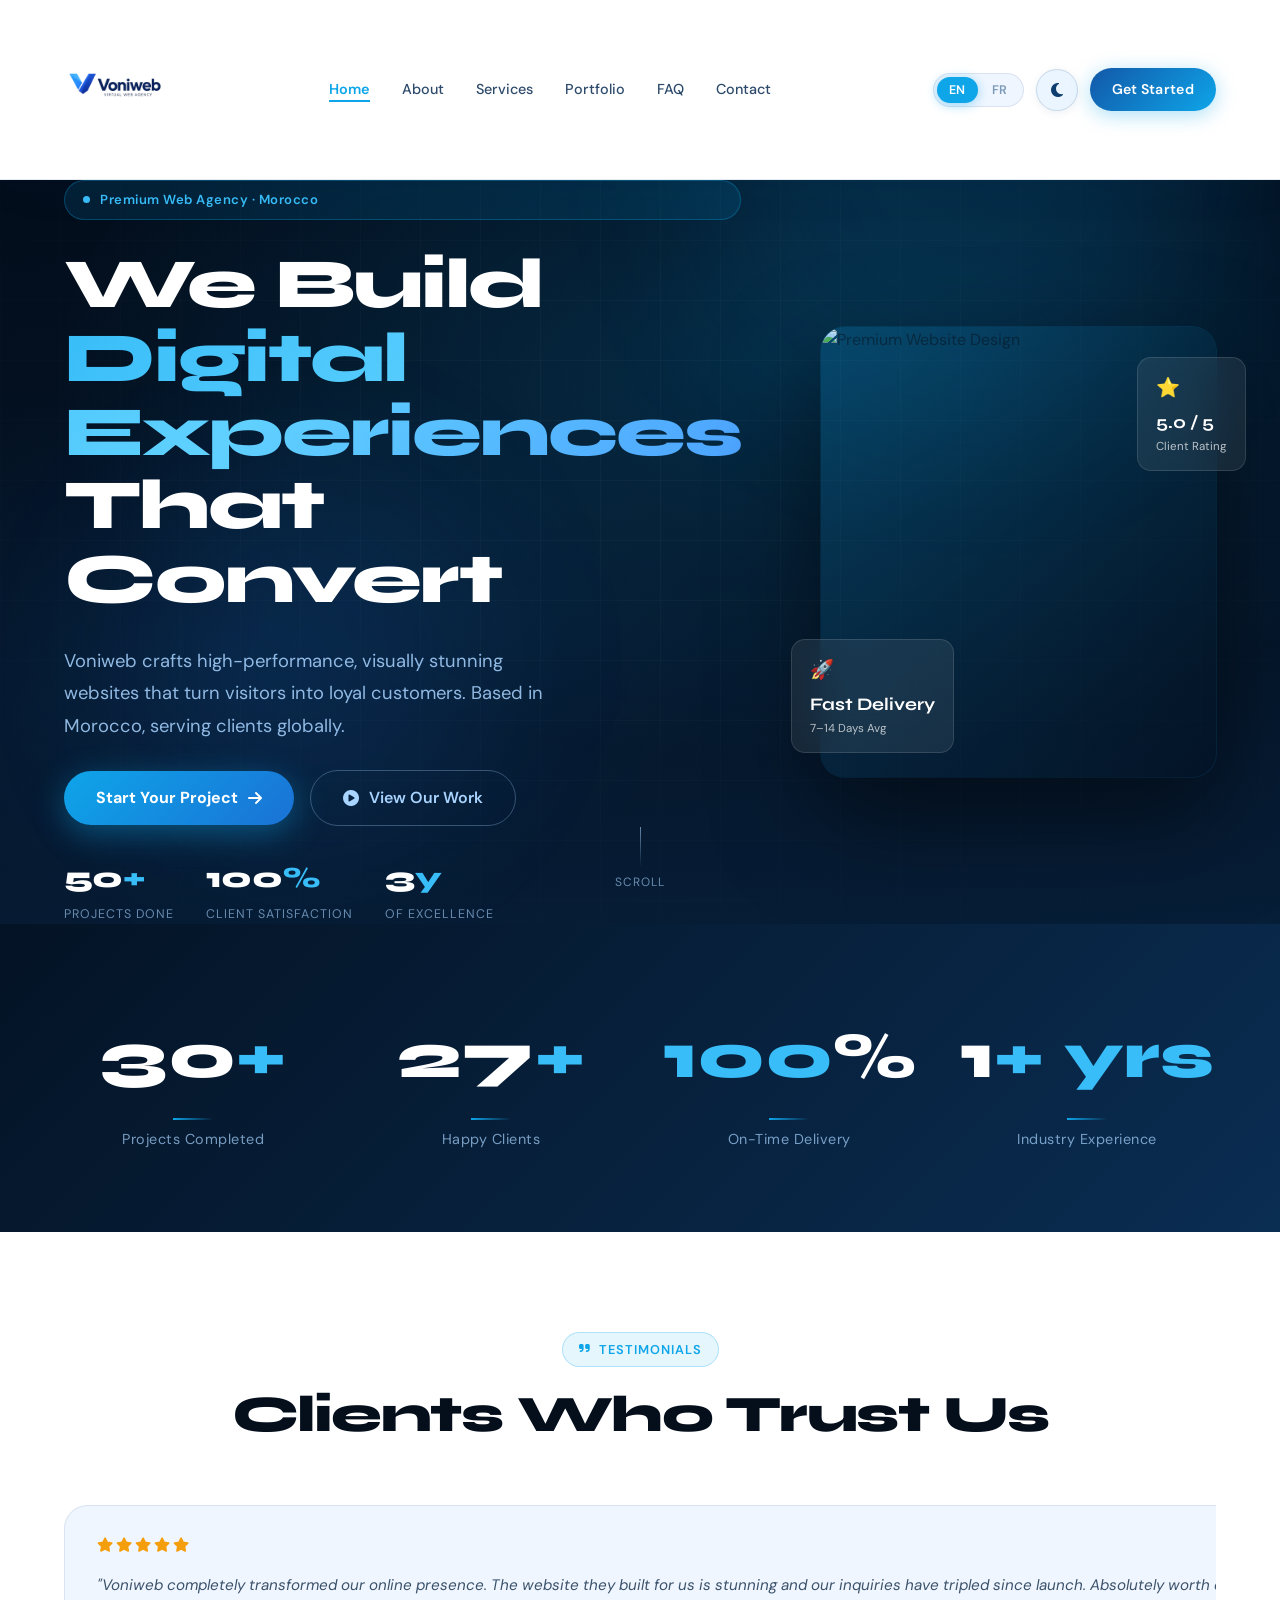
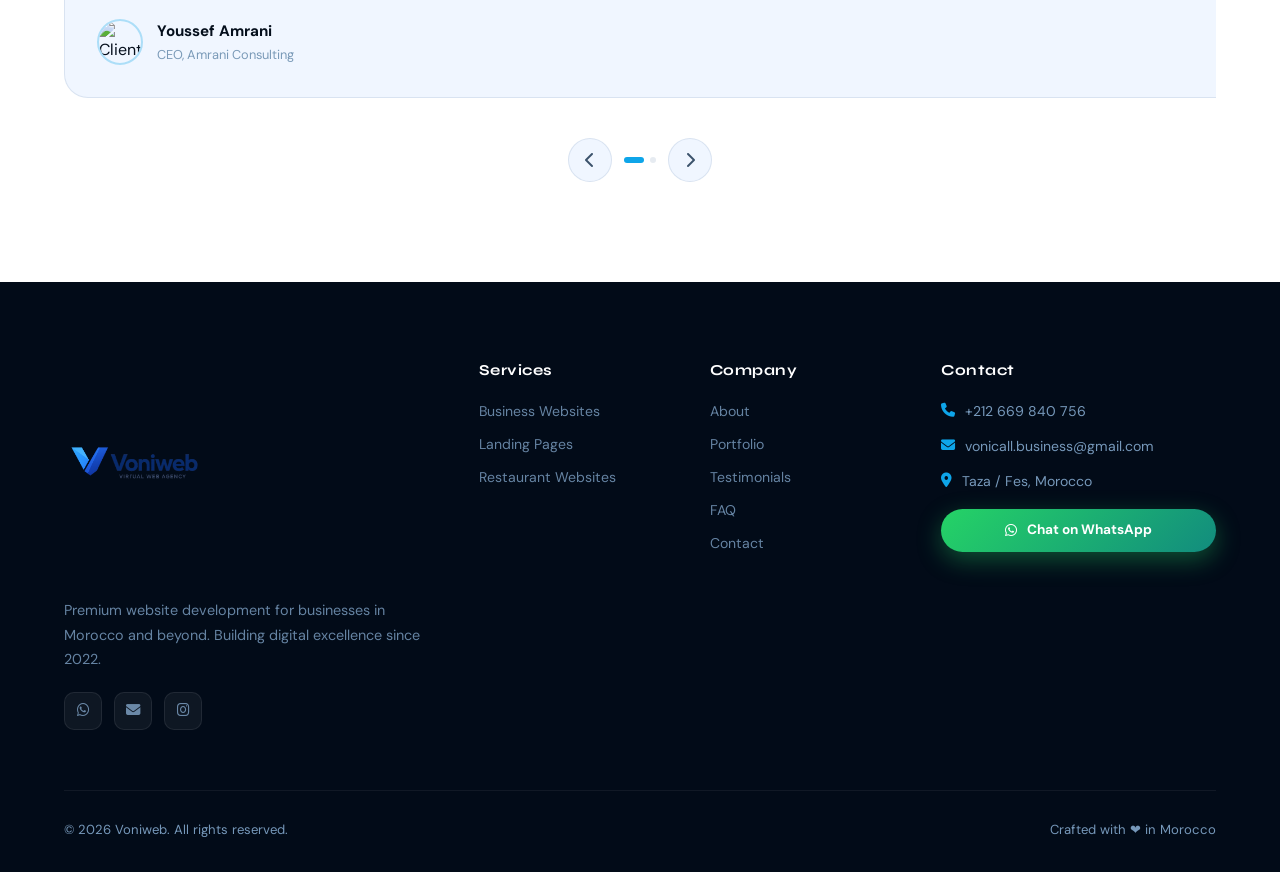
==== index.html @ 7521da12 "Add files via upload" ====
<!DOCTYPE html>
<html lang="en" data-theme="light" data-lang="en">
<head>
<meta charset="UTF-8">
<meta name="viewport" content="width=device-width, initial-scale=1.0">
<meta name="description" content="Voniweb – Premium website development agency in Morocco. We build stunning, high-performance websites for businesses. Taza / Fes, Morocco.">
<meta name="keywords" content="web design, website development, Morocco, Taza, Fes, business websites, landing pages, SEO">
<meta property="og:title" content="Voniweb – Digital Excellence">
<meta property="og:description" content="Premium website development for forward-thinking businesses in Morocco and beyond.">
<title>Voniweb – Digital Excellence</title>
<link rel="preconnect" href="https://fonts.googleapis.com">
<link rel="preconnect" href="https://fonts.gstatic.com" crossorigin>
<link href="https://fonts.googleapis.com/css2?family=Syne:wght@400;500;600;700;800&family=DM+Sans:ital,opsz,wght@0,9..40,300;0,9..40,400;0,9..40,500;1,9..40,300&display=swap" rel="stylesheet">
<link rel="stylesheet" href="https://cdnjs.cloudflare.com/ajax/libs/font-awesome/6.5.0/css/all.min.css">
<style>
:root {
  --blue-900: #020B18;
  --blue-800: #041325;
  --blue-700: #071E38;
  --blue-600: #0A2D52;
  --blue-500: #0D3D6E;
  --blue-400: #1258A8;
  --blue-300: #1A72D5;
  --blue-200: #4DA3FF;
  --blue-100: #A8D4FF;
  --blue-50:  #EBF5FF;
  --accent:   #0EA5E9;
  --accent2:  #38BDF8;
  --white:    #FFFFFF;
  --off-white:#F8FAFF;
  --text-primary: #050F1C;
  --text-secondary: #3B526B;
  --text-muted: #7A9AB8;
  --surface: #FFFFFF;
  --surface2: #F0F6FF;
  --surface3: #E3EFFD;
  --border: rgba(10,60,120,0.1);
  --shadow: 0 4px 32px rgba(10,60,120,0.10);
  --shadow-lg: 0 16px 64px rgba(10,60,120,0.15);
  --radius: 16px;
  --radius-lg: 24px;
  --nav-h: 180px;
  --transition: 0.35s cubic-bezier(0.4,0,0.2,1);
}
[data-theme="dark"] {
  --text-primary: #E8F3FF;
  --text-secondary: #8ABBD6;
  --text-muted: #4A6E8A;
  --surface: #0A1929;
  --surface2: #0D2137;
  --surface3: #112847;
  --border: rgba(100,180,255,0.1);
  --shadow: 0 4px 32px rgba(0,0,0,0.4);
  --shadow-lg: 0 16px 64px rgba(0,0,0,0.5);
  --off-white: #06111E;
}
*, *::before, *::after { box-sizing: border-box; margin: 0; padding: 0; }
html { scroll-behavior: smooth; font-size: 16px; }
body {
  font-family: 'DM Sans', sans-serif;
  background: var(--off-white);
  color: var(--text-primary);
  transition: background var(--transition), color var(--transition);
  overflow-x: hidden;
  line-height: 1.65;
}
h1,h2,h3,h4,h5 { font-family: 'Syne', sans-serif; line-height: 1.15; }
a { text-decoration: none; color: inherit; }
img { max-width: 100%; display: block; }
ul { list-style: none; }
button { border: none; background: none; cursor: pointer; font-family: inherit; }

/* ─── Free Quote Banner ──────────────────────────────────── */
.free-quote-banner {
  display: flex; align-items: center; justify-content: center; gap: 14px;
  margin-bottom: 28px;
  padding: 18px 28px; border-radius: var(--radius);
  background: linear-gradient(135deg, rgba(14,165,233,0.12), rgba(26,114,213,0.08));
  border: 1.5px solid rgba(14,165,233,0.35);
  position: relative; overflow: hidden;
}
.free-quote-banner::before {
  content: '';
  position: absolute; inset: 0;
  background: linear-gradient(90deg, transparent, rgba(14,165,233,0.12), transparent);
  transform: translateX(-100%);
  animation: shimmerSlide 2.5s ease-in-out infinite;
}
@keyframes shimmerSlide {
  0% { transform: translateX(-100%); }
  100% { transform: translateX(200%); }
}
.fq-text {
  font-family: 'Syne', sans-serif;
  font-size: clamp(1.2rem, 2.5vw, 1.6rem);
  font-weight: 800;
  letter-spacing: -0.5px;
  background: linear-gradient(135deg, var(--accent), var(--blue-200), var(--accent2));
  background-size: 200% 200%;
  -webkit-background-clip: text; -webkit-text-fill-color: transparent;
  background-clip: text;
  animation: gradShift 3s ease-in-out infinite;
}
@keyframes gradShift {
  0%,100% { background-position: 0% 50%; }
  50% { background-position: 100% 50%; }
}
.fq-icon {
  color: var(--accent);
  font-size: 1rem;
  animation: starSpin 4s linear infinite;
  display: inline-block;
}
.fq-icon:last-child { animation-direction: reverse; }
@keyframes starSpin {
  0% { transform: rotate(0deg) scale(1); opacity: 0.7; }
  50% { transform: rotate(180deg) scale(1.3); opacity: 1; }
  100% { transform: rotate(360deg) scale(1); opacity: 0.7; }
}

/* ─── Loader ─────────────────────────────────────────────── */
#loader {
  position: fixed; inset: 0; z-index: 9999;
  background: var(--blue-900);
  display: flex; align-items: center; justify-content: center;
  flex-direction: column; gap: 24px;
  transition: opacity 0.6s ease, visibility 0.6s ease;
}
#loader.hidden { opacity: 0; visibility: hidden; }
.loader-logo {
  font-family: 'Syne', sans-serif;
  font-size: 2.5rem; font-weight: 800;
  color: var(--white);
  letter-spacing: -1px;
}
.loader-logo span { color: var(--accent); }
.loader-bar {
  width: 200px; height: 2px;
  background: rgba(255,255,255,0.15);
  border-radius: 999px; overflow: hidden;
}
.loader-fill {
  height: 100%; width: 0;
  background: linear-gradient(90deg, var(--accent), var(--accent2));
  border-radius: 999px;
  animation: loadFill 1.8s ease forwards;
}
@keyframes loadFill { to { width: 100%; } }

/* ─── Scrollbar ───────────────────────────────────────────── */
::-webkit-scrollbar { width: 5px; }
::-webkit-scrollbar-track { background: transparent; }
::-webkit-scrollbar-thumb { background: var(--blue-300); border-radius: 999px; }

/* ─── Navbar ─────────────────────────────────────────────── */
#navbar {
  position: fixed; top: 0; left: 0; right: 0; z-index: 1000;
  height: var(--nav-h);
  display: flex; align-items: center;
  padding: 0 5%;
  background: #FFFFFF;
  border-bottom: 1px solid rgba(10,60,120,0.10);
  transition: background var(--transition), box-shadow var(--transition), backdrop-filter var(--transition);
}
#navbar.scrolled {
  backdrop-filter: blur(20px);
  box-shadow: 0 2px 20px rgba(10,60,120,0.12);
}
[data-theme="light"] #navbar { background: #FFFFFF; border-bottom: 1px solid rgba(10,60,120,0.10); }
[data-theme="dark"] #navbar { background: #071830; border-bottom: 1px solid rgba(100,180,255,0.12); }
[data-theme="light"] #navbar.scrolled { background: rgba(255,255,255,0.95); }
[data-theme="dark"] #navbar.scrolled { background: rgba(7,24,48,0.95); }
.nav-inner {
  width: 100%; max-width: 1400px; margin: 0 auto;
  display: flex; align-items: center; justify-content: space-between;
}
.nav-logo {
  font-family: 'Syne', sans-serif;
  font-size: 1.5rem; font-weight: 800;
  color: var(--text-primary);
  letter-spacing: -0.5px;
}
.nav-logo span { color: var(--accent); }
.nav-links {
  display: flex; align-items: center; gap: 2rem;
}
.nav-links a {
  font-size: 0.9rem; font-weight: 500;
  color: var(--text-secondary);
  transition: color var(--transition);
  position: relative;
}
[data-theme="light"] .nav-links a { color: #2D4A6B; }
[data-theme="dark"] .nav-links a { color: #8ABBD6; }
.nav-links a::after {
  content: '';
  position: absolute; bottom: -4px; left: 0; right: 0;
  height: 2px; background: var(--accent);
  transform: scaleX(0); transform-origin: right;
  transition: transform 0.3s ease;
}
.nav-links a:hover { color: var(--accent); }
.nav-links a:hover::after { transform: scaleX(1); transform-origin: left; }
.nav-actions { display: flex; align-items: center; gap: 12px; }

/* Lang switcher */
.lang-switcher {
  display: flex; align-items: center;
  background: var(--surface2); border-radius: 999px;
  padding: 3px; gap: 2px;
  border: 1px solid var(--border);
}
.lang-btn {
  padding: 5px 12px; border-radius: 999px;
  font-size: 0.78rem; font-weight: 600;
  color: var(--text-muted);
  transition: all 0.25s ease;
  letter-spacing: 0.5px;
}
.lang-btn.active {
  background: var(--accent);
  color: var(--white);
  box-shadow: 0 2px 12px rgba(14,165,233,0.4);
}

/* Dark mode toggle */
.theme-toggle {
  width: 42px; height: 42px; border-radius: 50%;
  background: var(--blue-50);
  border: 1.5px solid rgba(10,60,120,0.15);
  display: flex; align-items: center; justify-content: center;
  color: var(--blue-500);
  font-size: 1rem;
  transition: all var(--transition);
  box-shadow: 0 2px 8px rgba(10,60,120,0.08);
}
[data-theme="dark"] .theme-toggle {
  background: rgba(14,165,233,0.15);
  border-color: rgba(14,165,233,0.3);
  color: var(--accent2);
}
.theme-toggle:hover { 
  background: var(--accent); 
  color: #fff; 
  border-color: var(--accent);
  transform: rotate(20deg); 
  box-shadow: 0 4px 16px rgba(14,165,233,0.4);
}

/* CTA btn */
.btn-cta {
  padding: 10px 22px; border-radius: 999px;
  background: linear-gradient(135deg, var(--blue-400), var(--accent));
  color: var(--white); font-weight: 600;
  font-size: 0.88rem; letter-spacing: 0.3px;
  box-shadow: 0 4px 20px rgba(14,165,233,0.35);
  transition: all var(--transition);
  position: relative; overflow: hidden;
}
.btn-cta::after {
  content: '';
  position: absolute; inset: 0;
  background: rgba(255,255,255,0.15);
  transform: translateX(-100%) skewX(-15deg);
  transition: transform 0.5s ease;
}
.btn-cta:hover { transform: translateY(-2px); box-shadow: 0 8px 30px rgba(14,165,233,0.5); }
.btn-cta:hover::after { transform: translateX(120%) skewX(-15deg); }

/* Hamburger */
.hamburger { display: none; flex-direction: column; gap: 5px; cursor: pointer; padding: 4px; }
.hamburger span { display: block; width: 24px; height: 2px; background: var(--text-primary); border-radius: 2px; transition: all 0.3s ease; }
.hamburger.open span:nth-child(1) { transform: translateY(7px) rotate(45deg); }
.hamburger.open span:nth-child(2) { opacity: 0; }
.hamburger.open span:nth-child(3) { transform: translateY(-7px) rotate(-45deg); }

/* Mobile nav */
.mobile-nav {
  position: fixed; top: var(--nav-h); left: 0; right: 0; z-index: 999;
  background: var(--surface);
  border-bottom: 1px solid var(--border);
  padding: 1.5rem 5%;
  display: flex; flex-direction: column; gap: 1rem;
  transform: translateY(-110%);
  transition: transform 0.4s cubic-bezier(0.4,0,0.2,1);
  box-shadow: var(--shadow-lg);
}
.mobile-nav.open { transform: translateY(0); }
.mobile-nav a { font-size: 1rem; font-weight: 500; color: var(--text-secondary); padding: 0.5rem 0; border-bottom: 1px solid var(--border); }
.mobile-nav a:last-child { border-bottom: none; }

/* ─── Sections general ───────────────────────────────────── */
section { padding: 100px 5%; }
.container { max-width: 1300px; margin: 0 auto; }
.section-tag {
  display: inline-flex; align-items: center; gap: 8px;
  padding: 6px 16px; border-radius: 999px;
  background: rgba(14,165,233,0.1);
  border: 1px solid rgba(14,165,233,0.25);
  color: var(--accent);
  font-size: 0.8rem; font-weight: 600;
  letter-spacing: 1px; text-transform: uppercase;
  margin-bottom: 1.2rem;
}
.section-title {
  font-size: clamp(2rem, 4vw, 3.2rem);
  font-weight: 800; color: var(--text-primary);
  letter-spacing: -1.5px; margin-bottom: 1rem;
}
.section-sub {
  font-size: 1.1rem; color: var(--text-secondary);
  max-width: 600px; line-height: 1.7;
}
.text-accent { color: var(--accent); }

/* Reveal animation */
.reveal {
  opacity: 0;
  transform: translateY(40px);
  transition: opacity 0.7s ease, transform 0.7s ease;
}
.reveal.visible { opacity: 1; transform: translateY(0); }
.reveal-left { opacity: 0; transform: translateX(-40px); transition: opacity 0.7s ease, transform 0.7s ease; }
.reveal-left.visible { opacity: 1; transform: translateX(0); }
.reveal-right { opacity: 0; transform: translateX(40px); transition: opacity 0.7s ease, transform 0.7s ease; }
.reveal-right.visible { opacity: 1; transform: translateX(0); }
.delay-1 { transition-delay: 0.1s; }
.delay-2 { transition-delay: 0.2s; }
.delay-3 { transition-delay: 0.3s; }
.delay-4 { transition-delay: 0.4s; }
.delay-5 { transition-delay: 0.5s; }
.delay-6 { transition-delay: 0.6s; }

/* ─── HERO ───────────────────────────────────────────────── */
#hero {
  min-height: 100vh;
  display: flex; align-items: center;
  position: relative; overflow: hidden;
  padding: 0 5%;
  background: var(--blue-900);
}
.hero-bg {
  position: absolute; inset: 0;
  background: radial-gradient(ellipse 80% 60% at 60% 40%, rgba(14,165,233,0.18) 0%, transparent 70%),
              radial-gradient(ellipse 60% 50% at 20% 70%, rgba(26,114,213,0.12) 0%, transparent 60%),
              linear-gradient(175deg, #020B18 0%, #041325 60%, #071E38 100%);
}
.hero-grid {
  position: absolute; inset: 0;
  background-image: 
    linear-gradient(rgba(255,255,255,0.03) 1px, transparent 1px),
    linear-gradient(90deg, rgba(255,255,255,0.03) 1px, transparent 1px);
  background-size: 60px 60px;
  mask-image: radial-gradient(ellipse 80% 70% at 50% 50%, black, transparent);
}
.hero-orb {
  position: absolute; border-radius: 50%;
  filter: blur(80px); animation: orbFloat 8s ease-in-out infinite;
}
.orb1 { width: 500px; height: 500px; background: rgba(14,165,233,0.12); top: -10%; right: 5%; animation-delay: 0s; }
.orb2 { width: 350px; height: 350px; background: rgba(26,114,213,0.1); bottom: 10%; left: 10%; animation-delay: -4s; }
@keyframes orbFloat {
  0%,100% { transform: translate(0,0) scale(1); }
  50% { transform: translate(20px,-30px) scale(1.05); }
}
.hero-content {
  position: relative; z-index: 2;
  max-width: 1300px; margin: 0 auto;
  width: 100%;
  display: grid; grid-template-columns: 1fr 1fr;
  align-items: center; gap: 80px;
  padding-top: var(--nav-h);
}
.hero-left { display: flex; flex-direction: column; gap: 28px; }
.hero-badge {
  display: inline-flex; align-items: center; gap: 10px;
  padding: 8px 18px; border-radius: 999px;
  background: rgba(14,165,233,0.12);
  border: 1px solid rgba(14,165,233,0.3);
  color: var(--accent2); font-size: 0.82rem; font-weight: 600;
  letter-spacing: 0.5px;
  animation: fadein 0.8s ease 0.3s both;
}
.hero-badge-dot { width: 7px; height: 7px; background: var(--accent2); border-radius: 50%; animation: pulse 2s infinite; }
@keyframes pulse { 0%,100% { opacity: 1; transform: scale(1); } 50% { opacity: 0.5; transform: scale(0.8); } }
.hero-h1 {
  font-size: clamp(2.8rem, 5.5vw, 5rem);
  font-weight: 800; color: var(--white);
  letter-spacing: -2px; line-height: 1.05;
  animation: fadein 0.8s ease 0.5s both;
}
.hero-h1 .grad {
  background: linear-gradient(135deg, var(--accent2), #60D1FF, var(--blue-200));
  -webkit-background-clip: text; -webkit-text-fill-color: transparent;
  background-clip: text;
}
.hero-desc {
  font-size: 1.15rem; color: rgba(168,212,255,0.85);
  line-height: 1.75; max-width: 500px;
  animation: fadein 0.8s ease 0.7s both;
}
.hero-actions {
  display: flex; align-items: center; gap: 16px; flex-wrap: wrap;
  animation: fadein 0.8s ease 0.9s both;
}
.btn-primary {
  padding: 14px 32px; border-radius: 999px;
  background: linear-gradient(135deg, var(--accent), var(--blue-300));
  color: var(--white); font-weight: 700; font-size: 1rem;
  box-shadow: 0 8px 32px rgba(14,165,233,0.4);
  transition: all 0.3s ease; position: relative; overflow: hidden;
  display: inline-flex; align-items: center; gap: 10px;
}
.btn-primary:hover { transform: translateY(-3px); box-shadow: 0 16px 40px rgba(14,165,233,0.55); }
.btn-outline {
  padding: 14px 32px; border-radius: 999px;
  border: 1.5px solid rgba(168,212,255,0.3);
  color: var(--blue-100); font-weight: 600; font-size: 1rem;
  transition: all 0.3s ease;
  display: inline-flex; align-items: center; gap: 10px;
  backdrop-filter: blur(6px);
}
.btn-outline:hover { border-color: var(--accent2); color: var(--accent2); transform: translateY(-2px); }
.hero-stats {
  display: flex; gap: 32px;
  animation: fadein 0.8s ease 1.1s both;
}
.hero-stat { display: flex; flex-direction: column; gap: 2px; }
.hero-stat-num { font-family: 'Syne', sans-serif; font-size: 1.8rem; font-weight: 800; color: var(--white); }
.hero-stat-num span { color: var(--accent2); }
.hero-stat-label { font-size: 0.78rem; color: rgba(168,212,255,0.6); text-transform: uppercase; letter-spacing: 1px; }
.hero-right {
  position: relative;
  animation: fadein 0.8s ease 0.6s both;
}
.hero-img-wrap {
  position: relative; border-radius: var(--radius-lg);
  overflow: hidden;
  box-shadow: 0 40px 100px rgba(0,0,0,0.5), 0 0 0 1px rgba(14,165,233,0.15);
}
.hero-img-wrap img { width: 100%; height: 450px; object-fit: cover; }
.hero-img-overlay {
  position: absolute; inset: 0;
  background: linear-gradient(135deg, rgba(14,165,233,0.2), rgba(2,11,24,0.4));
}
.hero-float-card {
  position: absolute;
  background: rgba(255,255,255,0.08);
  backdrop-filter: blur(20px);
  border: 1px solid rgba(255,255,255,0.12);
  border-radius: 14px;
  padding: 14px 18px;
  color: var(--white);
  font-size: 0.85rem;
  animation: floatCard 6s ease-in-out infinite;
}
.fc1 { bottom: 24px; left: -30px; animation-delay: 0s; }
.fc2 { top: 30px; right: -30px; animation-delay: -3s; }
@keyframes floatCard {
  0%,100% { transform: translateY(0); }
  50% { transform: translateY(-10px); }
}
.fc-icon { font-size: 1.2rem; margin-bottom: 4px; }
.fc-val { font-family: 'Syne', sans-serif; font-size: 1.1rem; font-weight: 700; }
.fc-label { font-size: 0.72rem; opacity: 0.7; }
.hero-scroll {
  position: absolute; bottom: 32px; left: 50%; transform: translateX(-50%);
  display: flex; flex-direction: column; align-items: center; gap: 6px;
  color: rgba(168,212,255,0.6); font-size: 0.75rem;
  letter-spacing: 1px; text-transform: uppercase;
  animation: bounce 2s ease-in-out infinite;
}
@keyframes bounce { 0%,100% { transform: translateX(-50%) translateY(0); } 50% { transform: translateX(-50%) translateY(6px); } }
.hero-scroll-line { width: 1px; height: 40px; background: linear-gradient(to bottom, rgba(168,212,255,0.6), transparent); }
@keyframes fadein { from { opacity: 0; transform: translateY(20px); } to { opacity: 1; transform: translateY(0); } }

/* ─── ABOUT ──────────────────────────────────────────────── */
#about { background: var(--surface); }
.about-grid {
  display: grid; grid-template-columns: 1fr 1fr;
  gap: 80px; align-items: center;
}
.about-img-wrap { position: relative; }
.about-img {
  border-radius: var(--radius-lg); overflow: hidden;
  box-shadow: var(--shadow-lg);
}
.about-img img { width: 100%; height: 520px; object-fit: cover; }
.about-badge-img {
  position: absolute; bottom: -24px; right: -24px;
  background: var(--blue-400);
  border-radius: var(--radius);
  padding: 20px 24px;
  color: var(--white); text-align: center;
  box-shadow: var(--shadow-lg);
}
.about-badge-img .num { font-family: 'Syne', sans-serif; font-size: 2.4rem; font-weight: 800; }
.about-badge-img .lbl { font-size: 0.78rem; opacity: 0.8; text-transform: uppercase; letter-spacing: 1px; }
.about-content { display: flex; flex-direction: column; gap: 24px; }
.about-content p { color: var(--text-secondary); line-height: 1.75; }
.about-features { display: flex; flex-direction: column; gap: 16px; }
.about-feature {
  display: flex; align-items: flex-start; gap: 14px;
  padding: 16px 20px; border-radius: var(--radius);
  background: var(--surface2); border: 1px solid var(--border);
  transition: all var(--transition);
}
.about-feature:hover { border-color: rgba(14,165,233,0.3); transform: translateX(6px); }
.af-icon {
  width: 40px; height: 40px; border-radius: 10px;
  background: rgba(14,165,233,0.1); display: flex; align-items: center; justify-content: center;
  color: var(--accent); font-size: 1rem; flex-shrink: 0;
}
.af-text h4 { font-size: 0.95rem; font-weight: 700; color: var(--text-primary); margin-bottom: 2px; }
.af-text p { font-size: 0.85rem; color: var(--text-secondary); }

/* ─── SERVICES ───────────────────────────────────────────── */
#services { background: var(--off-white); }
.services-header { text-align: center; margin-bottom: 60px; }
.services-header .section-sub { margin: 0 auto; }
.services-grid {
  display: grid;
  grid-template-columns: repeat(auto-fit, minmax(280px, 1fr));
  gap: 24px;
}
.service-card {
  background: var(--surface);
  border: 1px solid var(--border);
  border-radius: var(--radius-lg);
  padding: 32px;
  display: flex; flex-direction: column; gap: 16px;
  transition: all var(--transition);
  position: relative; overflow: hidden;
  cursor: default;
}
.service-card::before {
  content: '';
  position: absolute; top: 0; left: 0; right: 0;
  height: 3px;
  background: linear-gradient(90deg, var(--accent), var(--blue-300));
  transform: scaleX(0); transform-origin: left;
  transition: transform var(--transition);
}
.service-card:hover::before { transform: scaleX(1); }
.service-card:hover { transform: translateY(-6px); box-shadow: var(--shadow-lg); border-color: rgba(14,165,233,0.2); }
.sc-icon {
  width: 52px; height: 52px; border-radius: 14px;
  background: rgba(14,165,233,0.1);
  display: flex; align-items: center; justify-content: center;
  font-size: 1.4rem; color: var(--accent);
  transition: all var(--transition);
}
.service-card:hover .sc-icon { background: var(--accent); color: var(--white); transform: rotate(-5deg) scale(1.05); }
.sc-title { font-size: 1.1rem; font-weight: 700; color: var(--text-primary); }
.sc-desc { font-size: 0.9rem; color: var(--text-secondary); line-height: 1.65; }
.sc-link {
  margin-top: auto; display: inline-flex; align-items: center; gap: 6px;
  color: var(--accent); font-size: 0.85rem; font-weight: 600;
  transition: gap var(--transition);
}
.service-card:hover .sc-link { gap: 10px; }

/* ─── WHY US ─────────────────────────────────────────────── */
#why {
  background: var(--blue-900);
  position: relative; overflow: hidden;
}
.why-bg {
  position: absolute; inset: 0;
  background: radial-gradient(ellipse 70% 60% at 80% 30%, rgba(14,165,233,0.12), transparent 60%),
              radial-gradient(ellipse 60% 50% at 20% 80%, rgba(26,114,213,0.08), transparent 60%);
}
.why-grid {
  display: grid; grid-template-columns: 1fr 1fr;
  gap: 80px; align-items: center; position: relative; z-index: 1;
}
.why-left { color: var(--white); display: flex; flex-direction: column; gap: 24px; }
.why-left .section-title { color: var(--white); }
.why-left .section-sub { color: rgba(168,212,255,0.75); }
.why-left p { color: rgba(168,212,255,0.75); line-height: 1.75; }
.why-right { display: grid; grid-template-columns: 1fr 1fr; gap: 20px; }
.why-card {
  padding: 28px 24px; border-radius: var(--radius);
  background: rgba(255,255,255,0.05);
  border: 1px solid rgba(255,255,255,0.08);
  backdrop-filter: blur(12px);
  display: flex; flex-direction: column; gap: 14px;
  transition: all var(--transition);
}
.why-card:hover { background: rgba(14,165,233,0.1); border-color: rgba(14,165,233,0.25); transform: translateY(-4px); }
.wc-icon { font-size: 1.6rem; color: var(--accent2); }
.wc-title { font-family: 'Syne', sans-serif; font-size: 1rem; font-weight: 700; color: var(--white); }
.wc-desc { font-size: 0.85rem; color: rgba(168,212,255,0.65); line-height: 1.6; }

/* ─── PROCESS ────────────────────────────────────────────── */
#process { background: var(--surface); }
.process-header { text-align: center; margin-bottom: 70px; }
.process-steps { display: flex; flex-direction: column; gap: 0; position: relative; }
.process-steps::before {
  content: '';
  position: absolute; left: 39px; top: 0; bottom: 0;
  width: 2px;
  background: linear-gradient(to bottom, var(--accent), rgba(14,165,233,0.1));
}
.process-step {
  display: flex; gap: 32px; align-items: flex-start;
  padding: 32px 0;
  position: relative;
}
.ps-number {
  flex-shrink: 0; width: 80px; height: 80px;
  border-radius: 50%; z-index: 1;
  background: linear-gradient(135deg, var(--blue-400), var(--accent));
  display: flex; align-items: center; justify-content: center;
  font-family: 'Syne', sans-serif; font-size: 1.3rem; font-weight: 800;
  color: var(--white); box-shadow: 0 0 0 8px var(--surface), 0 8px 32px rgba(14,165,233,0.3);
}
.ps-content { padding-top: 16px; flex: 1; }
.ps-content h3 { font-size: 1.2rem; font-weight: 700; color: var(--text-primary); margin-bottom: 8px; }
.ps-content p { color: var(--text-secondary); font-size: 0.95rem; line-height: 1.65; }

/* ─── STATS ──────────────────────────────────────────────── */
#stats {
  background: linear-gradient(135deg, var(--blue-800), var(--blue-600));
  padding: 80px 5%;
}
.stats-grid {
  display: grid; grid-template-columns: repeat(4, 1fr);
  gap: 40px; text-align: center;
}
.stat-item { display: flex; flex-direction: column; align-items: center; gap: 8px; }
.stat-num {
  font-family: 'Syne', sans-serif; font-size: clamp(2.5rem, 5vw, 4rem);
  font-weight: 800; color: var(--white);
}
.stat-num span { color: var(--accent2); }
.stat-label { color: rgba(168,212,255,0.7); font-size: 0.9rem; letter-spacing: 0.5px; }
.stat-divider { width: 40px; height: 2px; background: linear-gradient(90deg, var(--accent), transparent); margin: 0 auto; }

/* ─── PORTFOLIO ──────────────────────────────────────────── */
#portfolio { background: var(--off-white); }
.portfolio-header { text-align: center; margin-bottom: 60px; }
.portfolio-filter {
  display: flex; justify-content: center; flex-wrap: wrap; gap: 12px; margin-bottom: 48px;
}
.filter-btn {
  padding: 8px 20px; border-radius: 999px;
  background: var(--surface); border: 1px solid var(--border);
  color: var(--text-secondary); font-size: 0.85rem; font-weight: 500;
  transition: all 0.25s ease;
}
.filter-btn.active, .filter-btn:hover {
  background: var(--accent); color: var(--white); border-color: var(--accent);
  box-shadow: 0 4px 16px rgba(14,165,233,0.3);
}
.portfolio-grid {
  display: grid; grid-template-columns: repeat(3, 1fr);
  gap: 24px;
}
.portfolio-card {
  border-radius: var(--radius-lg); overflow: hidden;
  background: var(--surface);
  box-shadow: var(--shadow);
  transition: all var(--transition);
  position: relative;
}
.portfolio-card:hover { transform: translateY(-8px); box-shadow: var(--shadow-lg); }
.pc-img { position: relative; overflow: hidden; height: 220px; }
.pc-img img { width: 100%; height: 100%; object-fit: cover; transition: transform 0.5s ease; }
.portfolio-card:hover .pc-img img { transform: scale(1.08); }
.pc-overlay {
  position: absolute; inset: 0;
  background: linear-gradient(to bottom, transparent, rgba(4,19,37,0.9));
  opacity: 0; transition: opacity var(--transition);
  display: flex; align-items: center; justify-content: center;
}
.portfolio-card:hover .pc-overlay { opacity: 1; }
.pc-overlay-btn {
  padding: 10px 24px; border-radius: 999px;
  background: var(--white); color: var(--blue-800); font-weight: 700;
  font-size: 0.85rem; transform: translateY(10px);
  transition: all 0.3s ease;
}
.portfolio-card:hover .pc-overlay-btn { transform: translateY(0); }
.pc-info { padding: 20px 24px; }
.pc-tag { font-size: 0.72rem; font-weight: 600; color: var(--accent); text-transform: uppercase; letter-spacing: 1px; margin-bottom: 6px; }
.pc-title { font-size: 1.05rem; font-weight: 700; color: var(--text-primary); }

/* ─── TESTIMONIALS ───────────────────────────────────────── */
#testimonials { background: var(--surface); }
.testimonials-header { text-align: center; margin-bottom: 60px; }
.testimonials-slider { position: relative; overflow: hidden; }
.testimonials-track {
  display: flex; gap: 24px;
  transition: transform 0.5s cubic-bezier(0.4,0,0.2,1);
}
.testimonial-card {
  min-width: calc(33.333% - 16px);
  background: var(--surface2);
  border: 1px solid var(--border);
  border-radius: var(--radius-lg);
  padding: 32px; display: flex; flex-direction: column; gap: 20px;
  flex-shrink: 0;
}
.tc-stars { color: #F59E0B; font-size: 0.9rem; display: flex; gap: 3px; }
.tc-quote { font-size: 0.95rem; color: var(--text-secondary); line-height: 1.75; font-style: italic; }
.tc-author { display: flex; align-items: center; gap: 14px; }
.tc-avatar {
  width: 46px; height: 46px; border-radius: 50%;
  overflow: hidden; flex-shrink: 0;
  border: 2px solid rgba(14,165,233,0.3);
}
.tc-avatar img { width: 100%; height: 100%; object-fit: cover; }
.tc-name { font-weight: 700; font-size: 0.95rem; color: var(--text-primary); }
.tc-role { font-size: 0.8rem; color: var(--text-muted); }
.slider-controls { display: flex; justify-content: center; gap: 12px; margin-top: 40px; }
.slider-btn {
  width: 44px; height: 44px; border-radius: 50%;
  background: var(--surface2); border: 1px solid var(--border);
  color: var(--text-secondary); font-size: 1rem;
  display: flex; align-items: center; justify-content: center;
  transition: all 0.25s ease;
}
.slider-btn:hover { background: var(--accent); color: var(--white); border-color: var(--accent); }
.slider-dots { display: flex; align-items: center; gap: 6px; }
.slider-dot { width: 6px; height: 6px; border-radius: 50%; background: var(--border); transition: all 0.25s ease; }
.slider-dot.active { width: 20px; border-radius: 3px; background: var(--accent); }

/* ─── FAQ ────────────────────────────────────────────────── */
#faq { background: var(--off-white); }
.faq-header { text-align: center; margin-bottom: 60px; }
.faq-grid {
  display: grid; grid-template-columns: 1fr 1fr;
  gap: 16px; max-width: 1000px; margin: 0 auto;
}
.faq-item {
  background: var(--surface);
  border: 1px solid var(--border);
  border-radius: var(--radius);
  overflow: hidden; transition: all var(--transition);
}
.faq-item:hover { border-color: rgba(14,165,233,0.2); }
.faq-q {
  display: flex; align-items: center; justify-content: space-between;
  padding: 20px 24px; cursor: pointer;
  font-weight: 600; color: var(--text-primary);
  font-size: 0.95rem;
}
.faq-q .faq-icon { color: var(--accent); transition: transform 0.3s ease; flex-shrink: 0; }
.faq-item.open .faq-icon { transform: rotate(45deg); }
.faq-a {
  max-height: 0; overflow: hidden;
  transition: max-height 0.4s ease, padding 0.4s ease;
}
.faq-a-inner { padding: 0 24px 20px; color: var(--text-secondary); font-size: 0.9rem; line-height: 1.7; }
.faq-item.open .faq-a { max-height: 200px; }

/* ─── CONTACT ────────────────────────────────────────────── */
#contact { background: var(--surface); }
.contact-grid {
  display: grid; grid-template-columns: 1fr 1.2fr;
  gap: 60px; align-items: start;
}
.contact-left { display: flex; flex-direction: column; gap: 32px; }
.contact-info { display: flex; flex-direction: column; gap: 20px; }
.contact-item {
  display: flex; align-items: center; gap: 16px;
  padding: 18px 20px; border-radius: var(--radius);
  background: var(--surface2); border: 1px solid var(--border);
  transition: all var(--transition); text-decoration: none;
}
.contact-item:hover { border-color: rgba(14,165,233,0.3); transform: translateX(6px); }
.ci-icon {
  width: 44px; height: 44px; border-radius: 12px;
  background: rgba(14,165,233,0.1); display: flex; align-items: center; justify-content: center;
  color: var(--accent); font-size: 1rem; flex-shrink: 0;
}
.ci-text { display: flex; flex-direction: column; gap: 2px; }
.ci-label { font-size: 0.75rem; color: var(--text-muted); text-transform: uppercase; letter-spacing: 1px; }
.ci-val { font-weight: 600; color: var(--text-primary); font-size: 0.95rem; }
.whatsapp-btn {
  display: flex; align-items: center; justify-content: center; gap: 10px;
  padding: 14px 28px; border-radius: 999px;
  background: linear-gradient(135deg, #25D366, #128C7E);
  color: var(--white); font-weight: 700; font-size: 1rem;
  box-shadow: 0 8px 24px rgba(37,211,102,0.35);
  transition: all var(--transition); text-decoration: none;
}
.whatsapp-btn:hover { transform: translateY(-3px); box-shadow: 0 16px 40px rgba(37,211,102,0.45); }
.map-embed {
  border-radius: var(--radius); overflow: hidden;
  border: 1px solid var(--border); height: 200px;
}
.map-embed iframe { width: 100%; height: 100%; border: none; }
.contact-form { display: flex; flex-direction: column; gap: 20px; }
.form-row { display: grid; grid-template-columns: 1fr 1fr; gap: 16px; }
.form-group { display: flex; flex-direction: column; gap: 8px; }
.form-group label { font-size: 0.85rem; font-weight: 600; color: var(--text-secondary); }
.form-group input,
.form-group textarea,
.form-group select {
  padding: 14px 18px; border-radius: 12px;
  background: var(--surface2); border: 1.5px solid var(--border);
  color: var(--text-primary); font-family: inherit; font-size: 0.95rem;
  transition: all var(--transition);
  outline: none; resize: vertical;
}
.form-group input:focus,
.form-group textarea:focus,
.form-group select:focus {
  border-color: var(--accent);
  box-shadow: 0 0 0 4px rgba(14,165,233,0.1);
  background: var(--surface);
}
.form-group textarea { min-height: 120px; }
.form-group select option { background: var(--surface); color: var(--text-primary); }
.form-submit {
  display: flex; align-items: center; justify-content: center; gap: 10px;
  padding: 16px 32px; border-radius: 999px;
  background: linear-gradient(135deg, var(--blue-400), var(--accent));
  color: var(--white); font-weight: 700; font-size: 1rem;
  box-shadow: 0 8px 32px rgba(14,165,233,0.4);
  transition: all var(--transition); width: 100%;
}
.form-submit:hover { transform: translateY(-3px); box-shadow: 0 16px 40px rgba(14,165,233,0.55); }
.form-msg { padding: 12px 16px; border-radius: 10px; font-size: 0.9rem; display: none; }
.form-msg.success { background: rgba(16,185,129,0.1); border: 1px solid rgba(16,185,129,0.3); color: #10B981; display: block; }
.form-msg.error { background: rgba(239,68,68,0.1); border: 1px solid rgba(239,68,68,0.3); color: #EF4444; display: block; }

/* ─── FOOTER ─────────────────────────────────────────────── */
#footer {
  background: var(--blue-900);
  padding: 80px 5% 32px;
  color: rgba(168,212,255,0.7);
}
.footer-grid {
  display: grid; grid-template-columns: 2fr 1fr 1fr 1.5fr;
  gap: 48px; max-width: 1300px; margin: 0 auto;
  padding-bottom: 60px;
  border-bottom: 1px solid rgba(255,255,255,0.06);
}
.footer-brand { display: flex; flex-direction: column; gap: 20px; }
.footer-logo {
  display: flex; align-items: center;
}
.footer-logo-img {
  height: 216px; width: auto;
  display: block;
  mix-blend-mode: screen;
}
.footer-desc { font-size: 0.9rem; line-height: 1.7; color: rgba(168,212,255,0.6); }
.footer-socials { display: flex; gap: 12px; }
.social-link {
  width: 38px; height: 38px; border-radius: 10px;
  background: rgba(255,255,255,0.05); border: 1px solid rgba(255,255,255,0.08);
  display: flex; align-items: center; justify-content: center;
  color: rgba(168,212,255,0.6); font-size: 0.9rem;
  transition: all var(--transition);
}
.social-link:hover { background: var(--accent); color: var(--white); border-color: var(--accent); transform: translateY(-3px); }
.footer-col h4 { font-family: 'Syne', sans-serif; font-size: 0.95rem; font-weight: 700; color: var(--white); margin-bottom: 20px; letter-spacing: 0.5px; }
.footer-links { display: flex; flex-direction: column; gap: 10px; }
.footer-links a { font-size: 0.88rem; color: rgba(168,212,255,0.6); transition: color var(--transition); }
.footer-links a:hover { color: var(--accent2); }
.footer-contact-item { display: flex; gap: 10px; align-items: flex-start; margin-bottom: 12px; font-size: 0.88rem; }
.footer-contact-item i { color: var(--accent); margin-top: 3px; }
.footer-bottom {
  max-width: 1300px; margin: 0 auto;
  display: flex; align-items: center; justify-content: space-between;
  padding-top: 28px; font-size: 0.82rem;
}
.footer-bottom a { color: var(--accent); }

/* ─── Back to top ────────────────────────────────────────── */
#back-top {
  position: fixed; bottom: 32px; right: 32px; z-index: 900;
  width: 46px; height: 46px; border-radius: 50%;
  background: var(--accent); color: var(--white);
  display: flex; align-items: center; justify-content: center;
  font-size: 1rem;
  box-shadow: 0 4px 20px rgba(14,165,233,0.4);
  opacity: 0; visibility: hidden; transform: translateY(10px);
  transition: all var(--transition);
}
#back-top.visible { opacity: 1; visibility: visible; transform: translateY(0); }
#back-top:hover { transform: translateY(-3px); box-shadow: 0 8px 30px rgba(14,165,233,0.6); }

/* ─── RESPONSIVE ─────────────────────────────────────────── */
@media (max-width: 1100px) {
  .hero-content { gap: 40px; }
  .about-grid { gap: 50px; }
  .why-grid { gap: 50px; }
  .portfolio-grid { grid-template-columns: repeat(2, 1fr); }
  .footer-grid { grid-template-columns: 1fr 1fr; gap: 36px; }
  .stats-grid { grid-template-columns: repeat(2, 1fr); gap: 32px; }
}
@media (max-width: 900px) {
  .nav-links { display: none; }
  .btn-cta.desktop { display: none; }
  .hamburger { display: flex; }
  .hero-content { grid-template-columns: 1fr; gap: 48px; }
  .hero-right { display: none; }
  .hero-stats { flex-wrap: wrap; gap: 24px; }
  .about-grid { grid-template-columns: 1fr; }
  .why-grid { grid-template-columns: 1fr; gap: 48px; }
  .why-right { grid-template-columns: 1fr 1fr; }
  .contact-grid { grid-template-columns: 1fr; }
  .faq-grid { grid-template-columns: 1fr; }
  .testimonial-card { min-width: calc(50% - 12px); }
  .form-row { grid-template-columns: 1fr; }
}
@media (max-width: 640px) {
  section { padding: 70px 5%; }
  .hero-h1 { font-size: 2.6rem; }
  .portfolio-grid { grid-template-columns: 1fr; }
  .footer-grid { grid-template-columns: 1fr; }
  .stats-grid { grid-template-columns: 1fr 1fr; }
  .why-right { grid-template-columns: 1fr; }
  .testimonial-card { min-width: 90%; }
  .footer-bottom { flex-direction: column; gap: 12px; text-align: center; }
  .hero-actions { flex-direction: column; align-items: flex-start; }
  .process-steps::before { display: none; }
}

/* Nav logo */
.nav-logo-img {
  height: 156px; width: auto; display: block;
  transition: filter 0.3s ease;
}
[data-theme="light"] .nav-logo-img {
  mix-blend-mode: multiply;
  height: 156px;
}
[data-theme="dark"] .nav-logo-img {
  mix-blend-mode: screen;
  height: 156px;
}

/* ── Active Nav Link ────────────────────────────────────── */
.nav-links a.active {
  color: var(--accent);
  font-weight: 600;
}
.nav-links a.active::after {
  transform: scaleX(1);
  transform-origin: left;
}
.mobile-nav a.active {
  color: var(--accent);
  font-weight: 600;
  border-bottom-color: var(--accent);
}

</style>
</head>
<body>

<!-- ─── LOADER ─────────────────────────────────────────── -->
<div id="loader">
  <div class="loader-logo"><img src="[data-uri]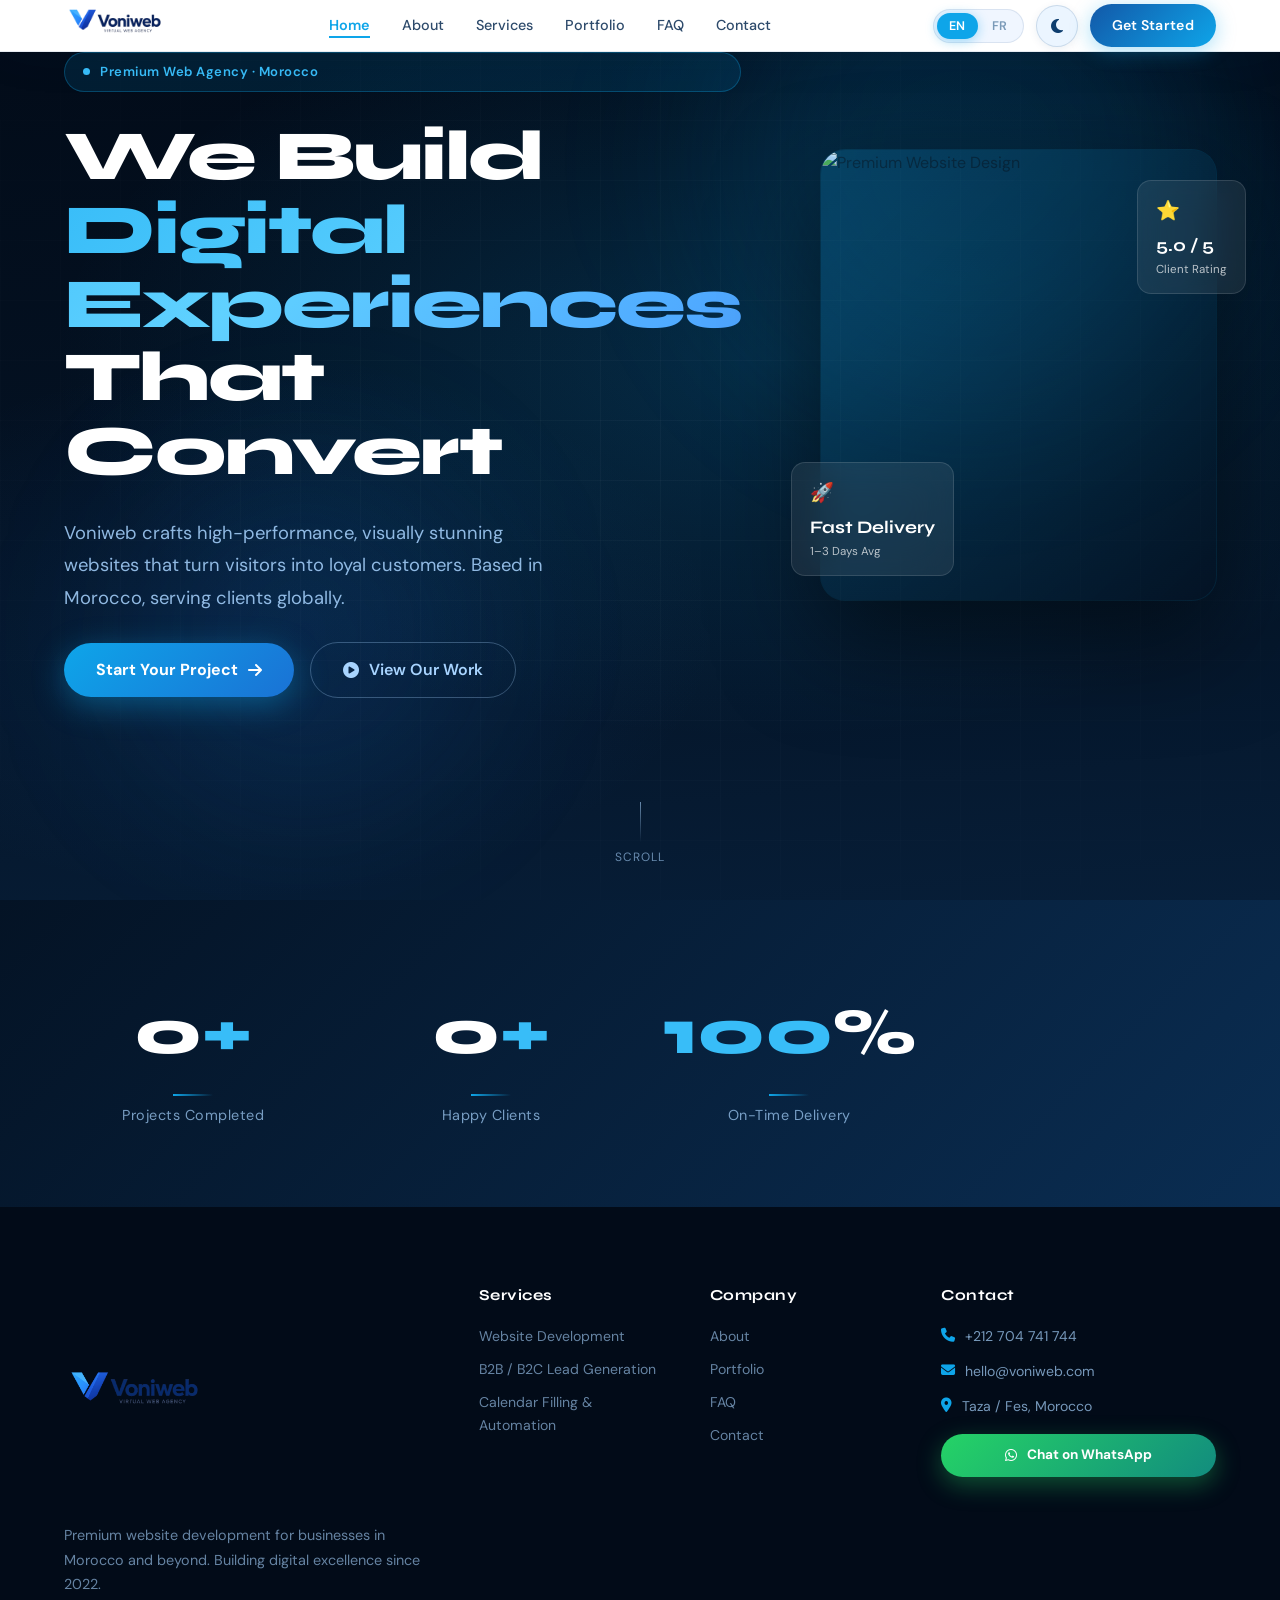
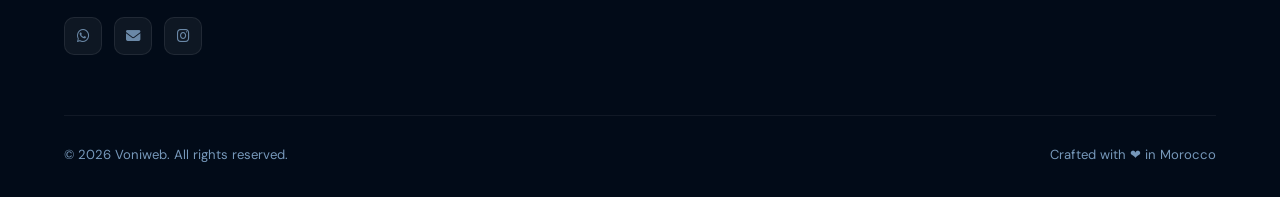
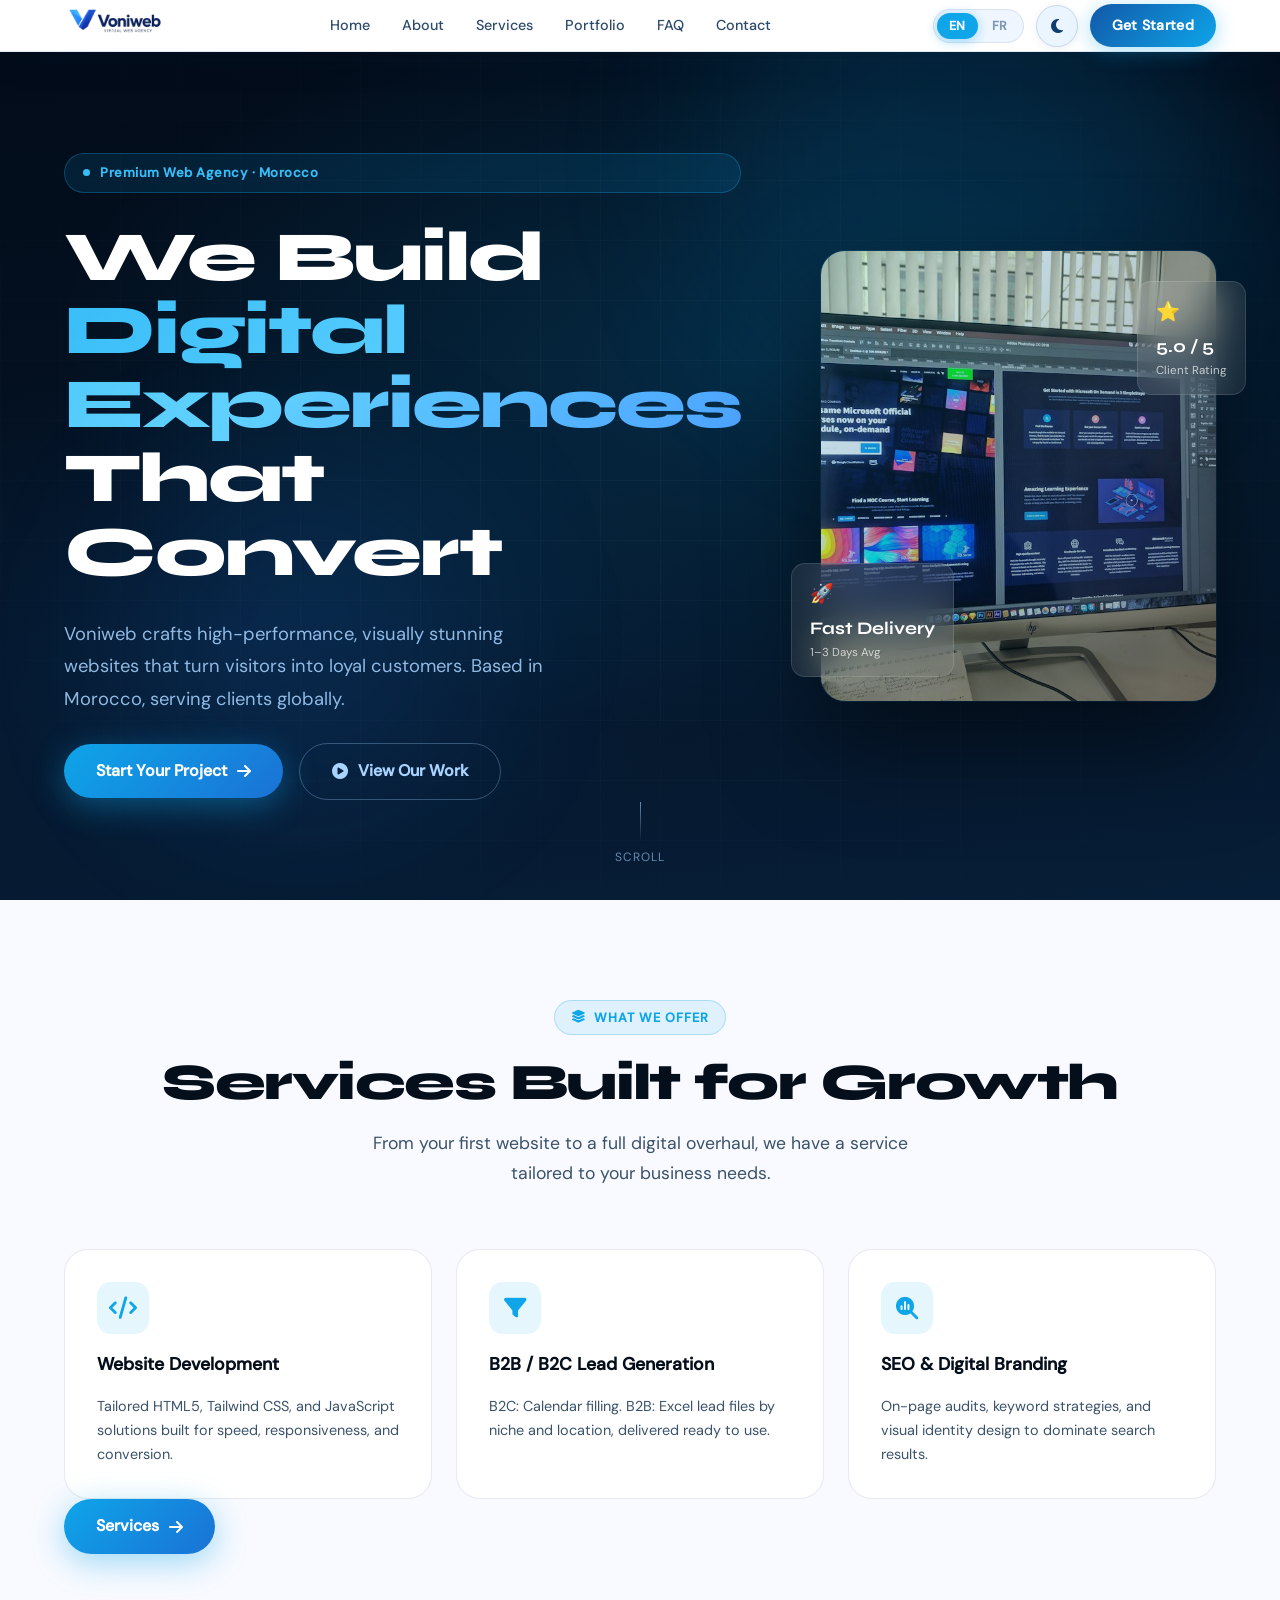
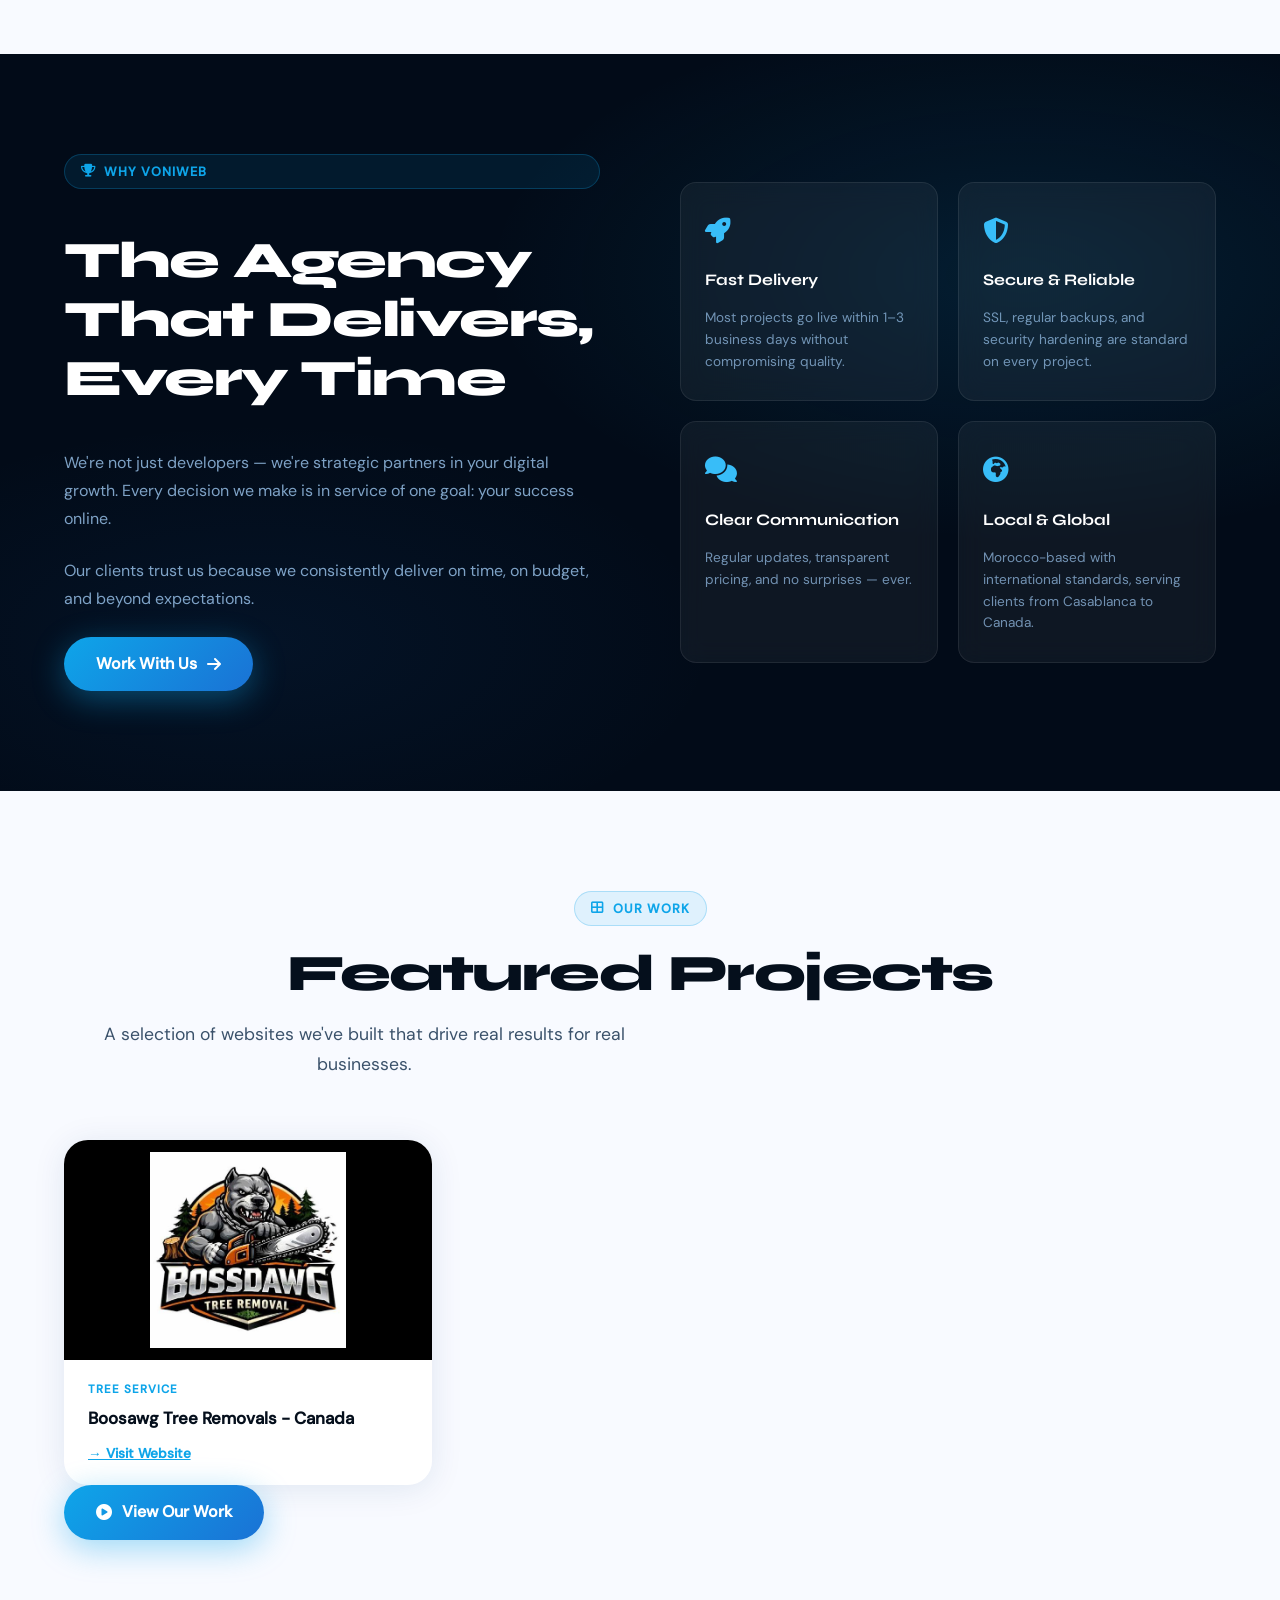
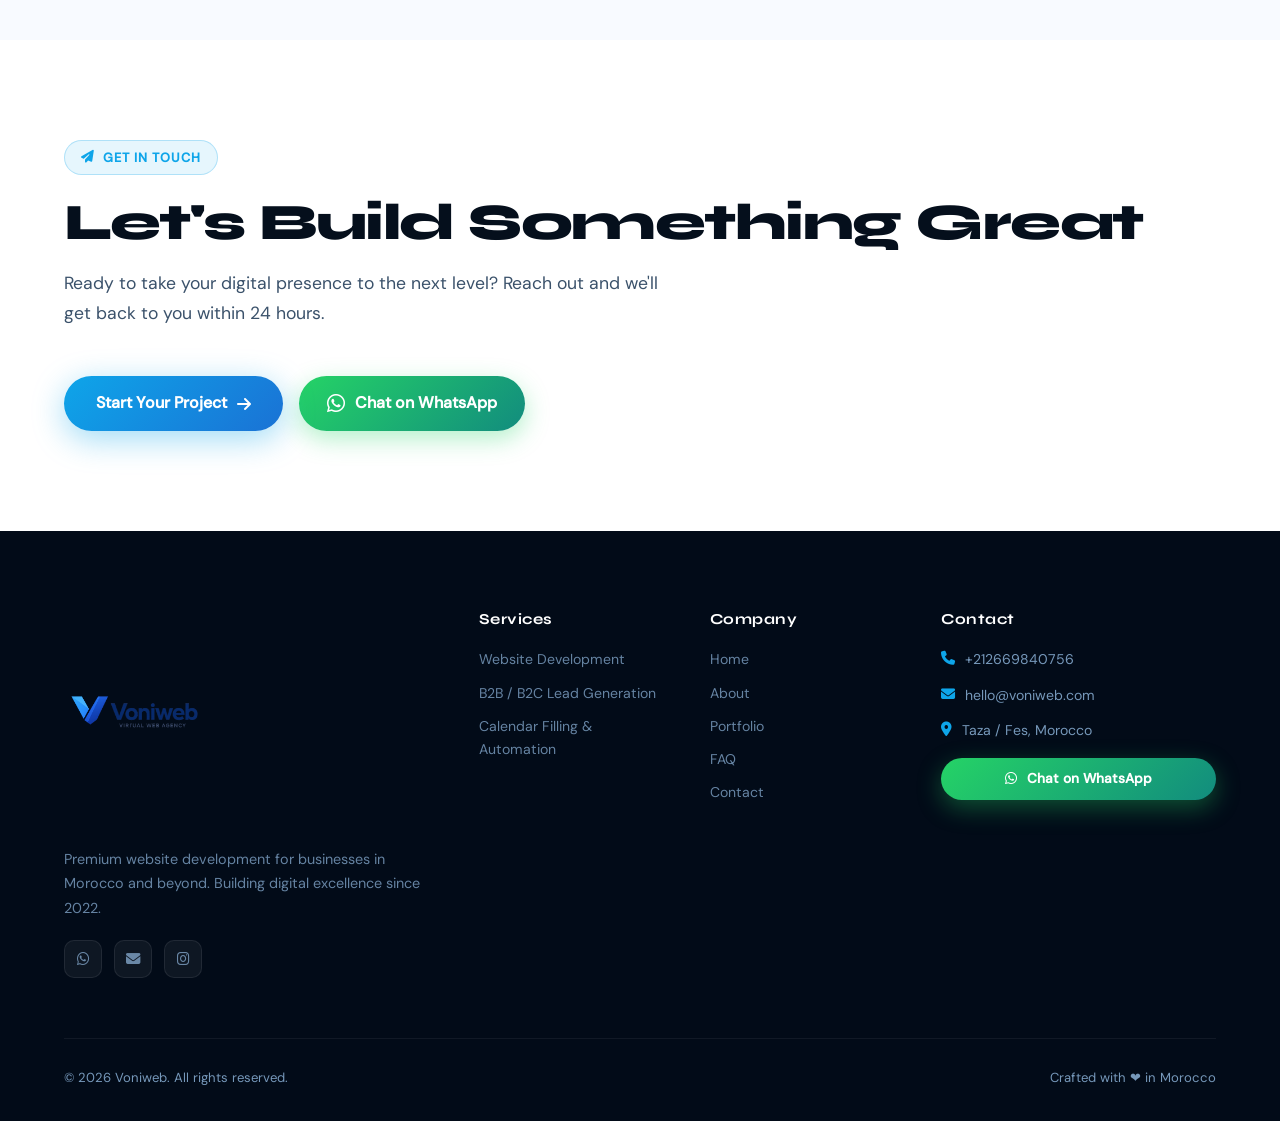
